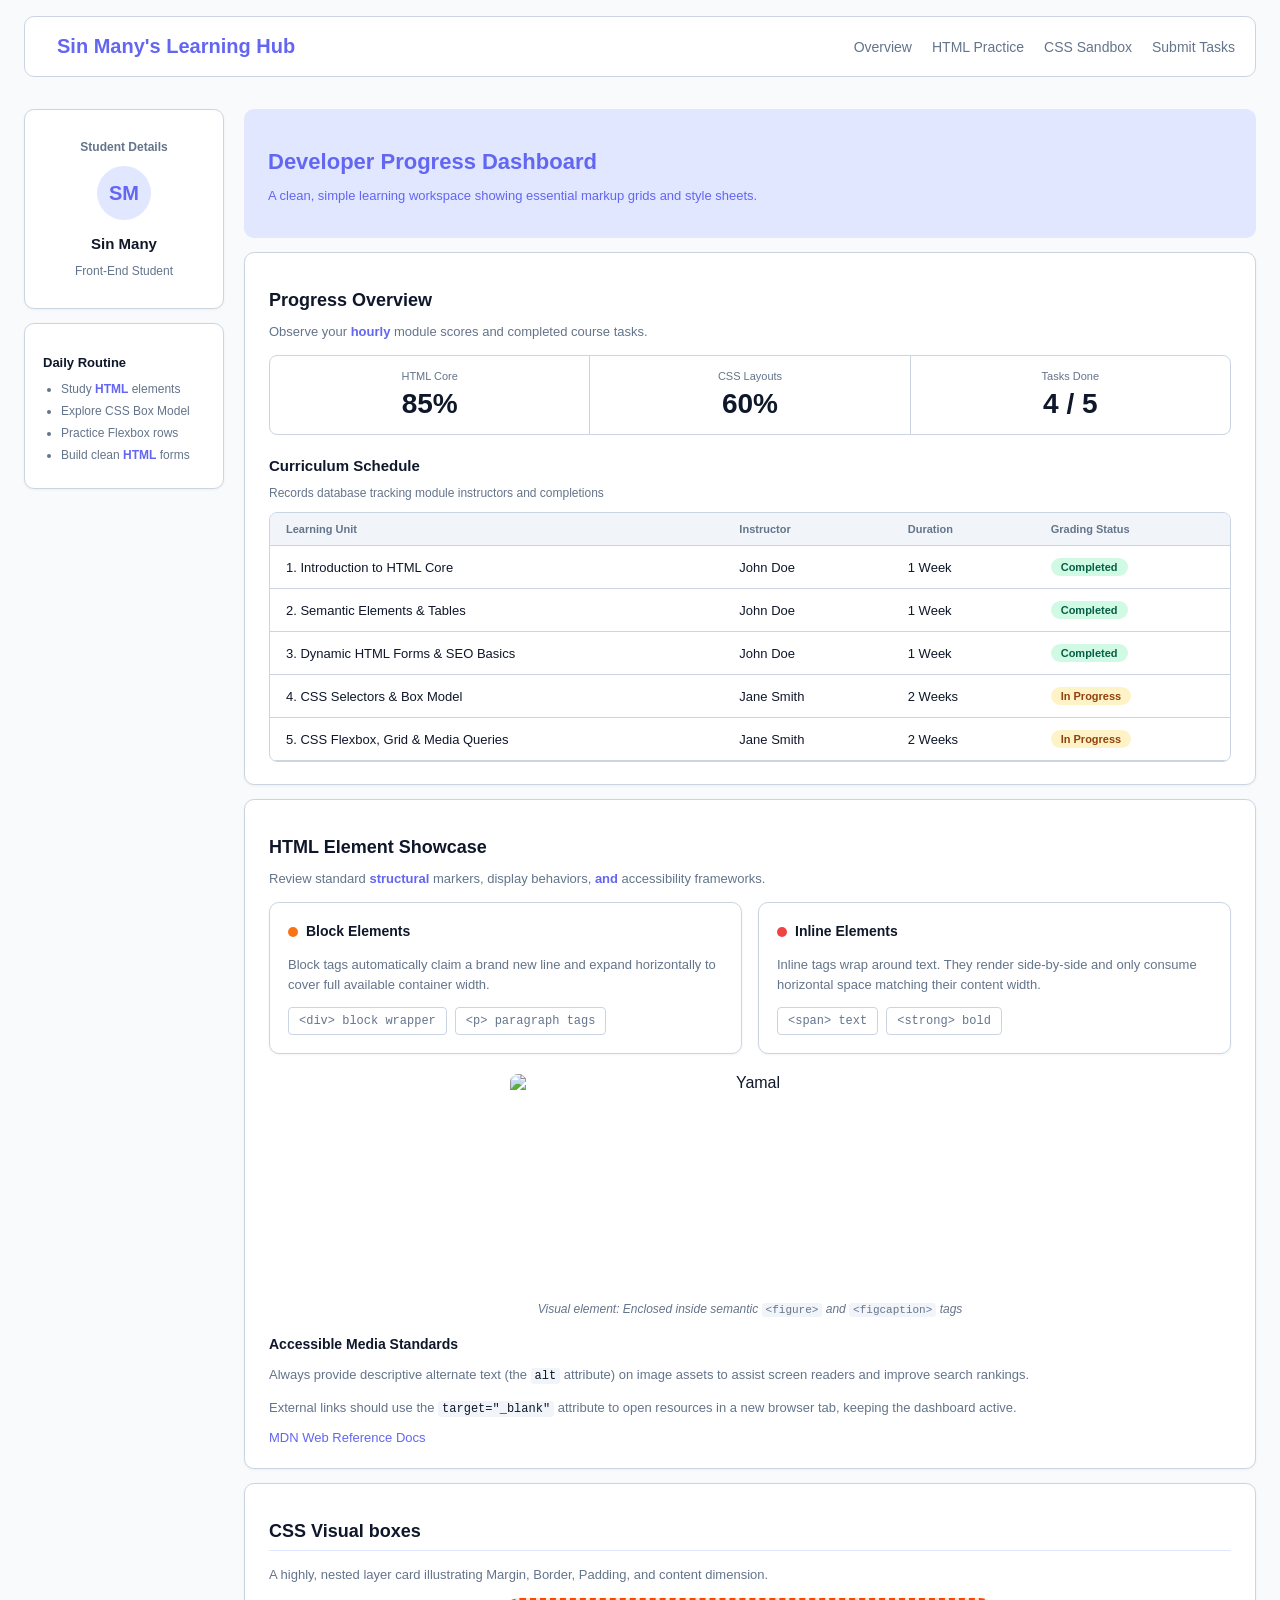
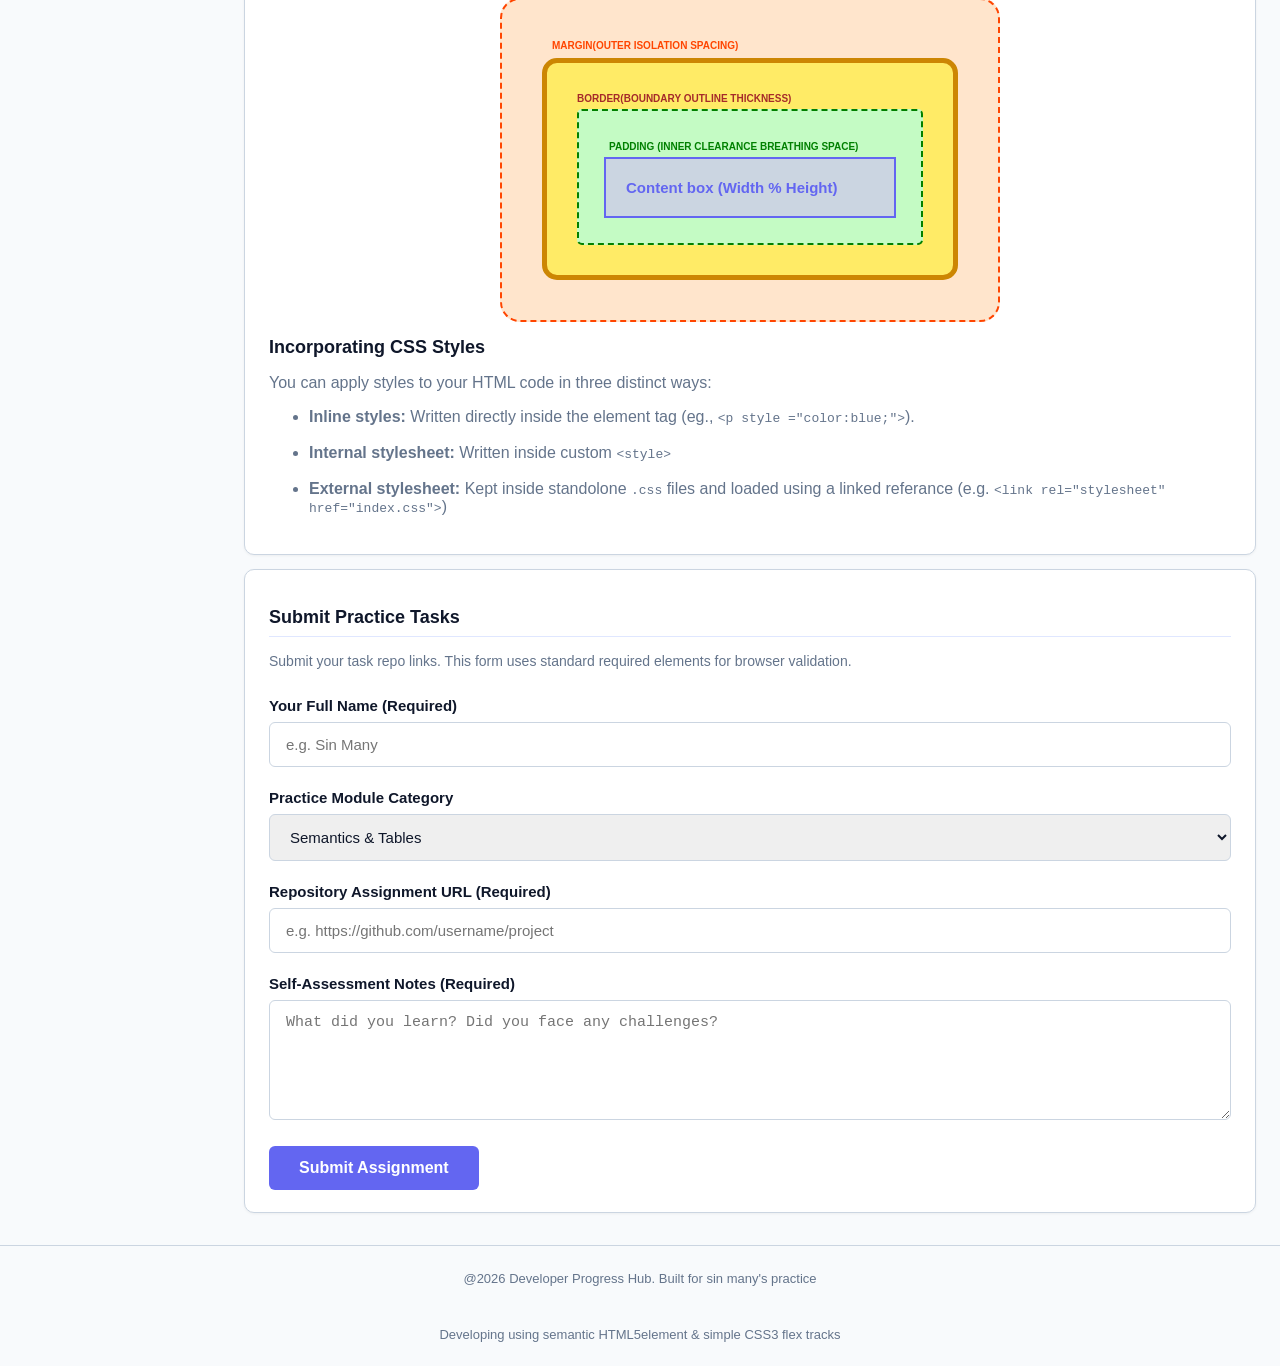
==== index.html @ 11fdac65 "update file name" ====
<!doctype html>
<html lang="en">

<head>
  <meta charset="UTF-8" />
  <meta name="viewport" content="width=device-width, initial-scale=1.0" />
  <title>Sin Many's Learning Hub</title>
  <link rel="stylesheet" href="dashboard.css">
</head>

<body>
  <!-- Header -->
  <header>
    <div class="header-content">
      <div class="brand">Sin Many's Learning Hub</div>
      <nav>
        <ul>
          <li><a href="#">Overview</a></li>
          <li><a href="#">HTML Practice</a></li>
          <li><a href="#">CSS Sandbox</a></li>
          <li><a href="#">Submit Tasks</a></li>
        </ul>
      </nav>
    </div>
  </header>

  <!-- Main Content -->
  <div class="app-container">

    <!-- Sidebar -->
    <aside class="sidebar">
      <div class="card profile">
        <p class="profile-label">Student Details</p>
        <div class="avatar">SM</div>
        <h3>Sin Many</h3>
        <p class="profile-role">Front-End Student</p>
      </div>

      <div class="card routine">
        <h3>Daily Routine</h3>
        <ul>
          <li>Study <span class="highlight">HTML</span> elements</li>
          <li>Explore CSS Box Model</li>
          <li>Practice Flexbox rows</li>
          <li>Build clean <span class="highlight">HTML</span> forms</li>
        </ul>
      </div>
    </aside>

    <!-- Main -->
    <main>

      <!-- Hero -->
      <section>
        <div class="section1">
          <h2>Developer Progress Dashboard</h2>
          <p>A clean, simple learning workspace showing essential markup grids and style sheets.</p>
        </div>
      </section>

      <!-- Progress Overview -->
      <section class="card section-card">
        <h2>Progress Overview</h2>
        <p class="section-desc">Observe your <span class="highlight">hourly</span> module scores and completed course
          tasks.</p>

        <!-- Stat Cards -->
        <div class="stat-cards">
          <div class="stat-card">
            <div class="stat-label">HTML Core</div>
            <div class="stat-value">85%</div>
          </div>
          <div class="stat-card">
            <div class="stat-label">CSS Layouts</div>
            <div class="stat-value">60%</div>
          </div>
          <div class="stat-card">
            <div class="stat-label">Tasks Done</div>
            <div class="stat-value">4 / 5</div>
          </div>
        </div>

        <!-- Curriculum Table -->
        <div class="table-block">
          <h3>Curriculum Schedule</h3>
          <p class="table-desc">Records database tracking module instructors and completions</p>
          <div class="table-wrapper">
            <table>
              <thead>
                <tr>
                  <th>Learning Unit</th>
                  <th>Instructor</th>
                  <th>Duration</th>
                  <th>Grading Status</th>
                </tr>
              </thead>
              <tbody>
                <tr>
                  <td>1. Introduction to HTML Core</td>
                  <td>John Doe</td>
                  <td>1 Week</td>
                  <td><span class="badge completed">Completed</span></td>
                </tr>
                <tr>
                  <td>2. Semantic Elements &amp; Tables</td>
                  <td>John Doe</td>
                  <td>1 Week</td>
                  <td><span class="badge completed">Completed</span></td>
                </tr>
                <tr>
                  <td>3. Dynamic HTML Forms &amp; SEO Basics</td>
                  <td>John Doe</td>
                  <td>1 Week</td>
                  <td><span class="badge completed">Completed</span></td>
                </tr>
                <tr>
                  <td>4. CSS Selectors &amp; Box Model</td>
                  <td>Jane Smith</td>
                  <td>2 Weeks</td>
                  <td><span class="badge in-progress">In Progress</span></td>
                </tr>
                <tr>
                  <td>5. CSS Flexbox, Grid &amp; Media Queries</td>
                  <td>Jane Smith</td>
                  <td>2 Weeks</td>
                  <td><span class="badge in-progress">In Progress</span></td>
                </tr>
              </tbody>
            </table>
          </div>
        </div>
      </section>

      <!-- HTML Element Showcase -->
      <section class="card section-card">
        <h2>HTML Element Showcase</h2>
        <p class="section-desc">Review standard <span class="highlight">structural</span> markers, display behaviors,
          <span class="highlight">and</span> accessibility frameworks.
        </p>

        <!-- Block & Inline Cards -->
        <div class="element-cards">
          <div class="card element-card">
            <div class="element-card-header">
              <span class="dot orange"></span>
              <strong>Block Elements</strong>
            </div>
            <p>Block tags automatically claim a brand new line and expand horizontally to cover full available container
              width.</p>
            <div class="tag-row">
              <span class="tag-btn">&lt;div&gt; block wrapper</span>
              <span class="tag-btn">&lt;p&gt; paragraph tags</span>
            </div>
          </div>

          <div class="card element-card">
            <div class="element-card-header">
              <span class="dot red"></span>
              <strong>Inline Elements</strong>
            </div>
            <p>Inline tags wrap around text. They render side-by-side and only consume horizontal space matching their
              content width.</p>
            <div class="tag-row">
              <span class="tag-btn">&lt;span&gt; text</span>
              <span class="tag-btn">&lt;strong&gt; bold</span>
            </div>
          </div>
        </div>

        <!-- Figure -->
        <figure>
          <img
            src="https://www.fcbarcelona.com/photo-resources/2025/09/09/a9ecee2c-116c-405c-8524-3127913e7a3c/10-Lamine.jpg?width=1200&height=750"
            alt="Yamal" />
          <figcaption>Visual element: Enclosed inside semantic <code>&lt;figure&gt;</code> and
            <code>&lt;figcaption&gt;</code> tags
          </figcaption>
        </figure>

        <!-- Accessible Media Standards -->
        <div class="accessible-block">
          <h3> Accessible Media Standards</h3>
          <p>Always provide descriptive alternate text (the <code>alt</code> attribute) on image assets to assist screen
            readers and improve search rankings.</p>
          <p>External links should use the <code>target="_blank"</code> attribute to open resources in a new browser
            tab, keeping the dashboard active.</p>
          <a href="https://developer.mozilla.org" target="_blank" class="mdn-link">MDN Web Reference Docs</a>
        </div>
      </section>

      <!-- Section 2 -->
      <!-- CSS Visual boxes -->
      <section class="card section-card">
        <h2>CSS Visual boxes</h2>
        <hr class="divider" />
        <p class="section-desc">A highly, nested layer card illustrating Margin, Border, Padding, and content dimension.
        </p>
        <div class="margin-box">
          <div class="margin-text">MARGIN(OUTER ISOLATION SPACING)</div>
          <div class="border-box">
            <div class="border-text"> BORDER(BOUNDARY OUTLINE THICKNESS)</div>
            <div class="padding-box">
              <div class="padding-text">PADDING (INNER CLEARANCE BREATHING SPACE)</div>
              <div class="content-box">
                <div class="content-text">Content box (Width % Height)</div>

              </div>
            </div>
          </div>
        </div>
        <h2>Incorporating CSS Styles</h2>
        <p class="label"> You can apply styles to your HTML code in three distinct ways:</p>

        <ul>
          <li class="text">
            <b>Inline styles:</b> Written directly inside the element tag (eg.,
            <code>&lt;p style ="color:blue;"&gt;</code>).
          </li>
          <br />
          <li class="text">
            <b>Internal stylesheet:</b> Written inside custom <code>&lt;style&gt;</code>
          </li>
          <br />
          <li class="text">
            <b>External stylesheet:</b> Kept inside standolone <code>.css</code> files and loaded using a linked
            referance (e.g. <code>&lt;link rel="stylesheet" href="index.css"&gt;</code>)
          </li>
        </ul>

      </section>
      <!-- Section 3 -->

      <section>
        <div class="card section-card">
          <h2>Submit Practice Tasks</h2>
          <hr class="divider" />
          <p class="description">Submit your task repo links. This form uses standard required elements for browser
            validation.</p>
          <form>
            <div class="form-group">
              <label for="fullName">Your Full Name (Required)</label>
              <input type="text" id="fullName" name="fullName" required placeholder="e.g. Sin Many">
            </div>

            <div class="form-group">
              <label for="module">Practice Module Category</label>
              <select id="module" name="module">
                <option value="module1"> HTML Basics</option>
                <option value="module2" selected> Semantics &amp; Tables</option>
                <option value="module3">Forms</option>
              </select>
            </div>

            <div class="form-group">
              <label for="repoUrl">Repository Assignment URL (Required)</label>
              <input type="url" id="repoUrl" name="repoUrl" required
                placeholder="e.g. https://github.com/username/project">
            </div>

            <div class="form-group">
              <label for="selfAssessment">Self-Assessment Notes (Required)</label>
              <textarea id="selfAssessment" name="selfAssessment" required
                placeholder="What did you learn? Did you face any challenges?"></textarea>
            </div>

            <button type="submit" class="submit-btn">Submit Assignment</button>
          </form>
        </div>
      </section>



    </main>
  </div>

  <!-- Footer -->
  <footer class="footer">
    <div class="footer-text">
      <p>@2026 Developer Progress Hub. Built for sin many's practice</p>
      <br />
      <p> Developing using semantic HTML5element & simple CSS3 flex tracks</p>
    </div>
  </footer>
</body>

</html>
---- dashboard.css ----
:root {
  --font-sans: "Inter", sans-serif;

  --bg-page: #f8fafc;
  --border-color: #cbd5e1;

  --primary: #6366f1;
  --primary-light: #e0e7ff;

  --text-main: #0f172a;
  --text-muted: #64748b;

  --white: #ffffff;
  --table-header: #f1f5f9;
  --bg-badge-completed: #d1fae5;
  --bg-badge-in-progress: #fef3c7;
}

* {
  box-sizing: border-box;
}

body {
  margin: 0;
  padding: 0;
  background-color: var(--bg-page);
  font-family: var(--font-sans), sans-serif;
  color: var(--text-main);
}

/* Header */
header {
  padding: 16px 24px;
}

.header-content {
  display: flex;
  justify-content: space-between;
  align-items: center;
  background-color: var(--white);
  padding: 10px 20px;
  border: 1px solid var(--border-color);
  border-radius: 10px;
}

.brand {
  font-weight: 700;
  font-size: 20px;
  color: var(--primary);
  padding: 8px 12px;
}

.header-content nav ul {
  display: flex;
  gap: 20px;
  list-style: none;
  margin: 0;
  padding: 0;
}

.header-content nav ul li a {
  text-decoration: none;
  color: var(--text-muted);
  font-size: 14px;
}

.header-content nav ul li a:hover {
  color: var(--primary);
}

/* App Layout */
.app-container {
  display: flex;
  gap: 20px;
  padding: 0 24px 32px;
}

/* Sidebar */
.sidebar {
  width: 200px;
  display: flex;
  flex-direction: column;
  gap: 14px;
  padding-top: 16px;
}

/* Card */
.card {
  background-color: var(--white);
  padding: 18px;
  border-radius: 10px;
  border: 1px solid var(--border-color);
  box-shadow: 0 1px 3px rgba(0, 0, 0, 0.05);
}

/* Profile Card */
.profile {
  text-align: center;
}

.profile-label {
  font-size: 12px;
  font-weight: 600;
  color: var(--text-muted);
  margin-bottom: 4px;
}

.avatar {
  width: 54px;
  height: 54px;
  border-radius: 50%;
  background-color: var(--primary-light);
  color: var(--primary);
  display: flex;
  align-items: center;
  justify-content: center;
  font-weight: 700;
  font-size: 20px;
  margin: 12px auto;
}

.profile h3 {
  font-size: 15px;
  font-weight: 700;
  color: var(--text-main);
  margin-bottom: 4px;
}

.profile-role {
  font-size: 12px;
  color: var(--text-muted);
}

/* Routine Card */
.routine h3 {
  font-size: 13px;
  font-weight: 700;
  color: var(--text-main);
  margin-bottom: 12px;
}

.routine ul {
  padding-left: 18px;
  margin: 0;
}

.routine li {
  font-size: 12px;
  color: var(--text-muted);
  margin-bottom: 8px;
}

.highlight {
  color: var(--primary);
  font-weight: 600;
}

/* Main Content */
main {
  flex: 1;
  display: flex;
  flex-direction: column;
  gap: 14px;
  padding-top: 16px;
}

/* Hero Section */
.section1 {
  padding: 22px 24px;
  background-color: var(--primary-light);
  border-radius: 10px;
}

.section1 h2 {
  font-size: 22px;
  font-weight: 700;
  color: var(--primary);
  margin-bottom: 6px;
}

.section1 p {
  font-size: 13px;
  color: var(--primary);
}

/* Section Cards */
.section-card {
  padding: 22px 24px;
}

.section-card h2 {
  font-size: 18px;
  font-weight: 700;
  color: var(--text-main);
  margin-bottom: 4px;
}

.section-desc {
  font-size: 13px;
  color: var(--text-muted);
  margin-bottom: 16px;
}

/* Stat Cards */
.stat-cards {
  display: flex;
  border: 1px solid var(--border-color);
  border-radius: 8px;
  overflow: hidden;
  margin-bottom: 22px;
}

.stat-card {
  flex: 1;
  padding: 14px 16px;
  border-right: 1px solid var(--border-color);
  text-align: center;
}

.stat-card:last-child {
  border-right: none;
}

.stat-label {
  font-size: 11px;
  color: var(--text-muted);
  margin-bottom: 6px;
}

.stat-value {
  font-size: 28px;
  font-weight: 700;
  color: var(--text-main);
}

/* Curriculum Table */
.table-block h3 {
  font-size: 15px;
  font-weight: 600;
  color: var(--text-main);
  margin-bottom: 4px;
}

.table-desc {
  font-size: 12px;
  color: var(--text-muted);
  margin-bottom: 12px;
}

.table-wrapper {
  border: 1px solid var(--border-color);
  border-radius: 8px;
  overflow: hidden;
}

table {
  width: 100%;
  border-collapse: collapse;
  font-size: 13px;
}

thead {
  background-color: var(--table-header);
}

th {
  padding: 10px 16px;
  text-align: left;
  font-size: 11px;
  color: var(--text-muted);
  font-weight: 600;
  border-bottom: 1px solid var(--border-color);
}

td {
  padding: 12px 16px;
  border-bottom: 1px solid var(--border-color);
  color: var(--text-main);
}

.badge {
  display: inline-block;
  padding: 3px 10px;
  border-radius: 20px;
  font-size: 11px;
  font-weight: 600;
}

.badge.completed {
  background-color: var(--bg-badge-completed);
  color: #065f46;
}

.badge.in-progress {
  background-color: var(--bg-badge-in-progress);
  color: #92400e;
}

/* Element Showcase */
.element-cards {
  display: flex;
  gap: 16px;
  margin-bottom: 20px;
}

.element-card {
  flex: 1;
  font-size: 13px;
  color: var(--text-muted);
  line-height: 1.5;
}

.element-card-header {
  display: flex;
  align-items: center;
  gap: 8px;
  margin-bottom: 10px;
}

.element-card-header strong {
  font-size: 14px;
  color: var(--text-main);
}

.dot {
  width: 10px;
  height: 10px;
  border-radius: 50%;
}

.dot.orange {
  background-color: #f97316;
}

.dot.red {
  background-color: #ef4444;
}

.tag-row {
  display: flex;
  flex-wrap: wrap;
  gap: 8px;
  margin-top: 12px;
}

.tag-btn {
  border: 1px solid var(--border-color);
  border-radius: 4px;
  padding: 4px 10px;
  font-size: 12px;
  color: var(--text-muted);
  background-color: var(--white);
  font-family: monospace;
}

/* Figure */
figure {
  text-align: center;
  margin-bottom: 20px;
}

figure img {
  width: 100%;
  max-width: 480px;
  height: 220px;
  object-fit: cover;
  border-radius: 8px;
  display: block;
  margin: 0 auto;
}

figcaption {
  font-size: 12px;
  color: var(--text-muted);
  font-style: italic;
  margin-top: 8px;
}

figcaption code {
  background-color: var(--table-header);
  padding: 1px 4px;
  border-radius: 3px;
  font-style: normal;
  font-size: 11px;
}

/* Accessible Media Standards */
.accessible-block h3 {
  font-size: 14px;
  font-weight: 600;
  color: var(--text-main);
  margin-bottom: 10px;
}

.accessible-block p {
  font-size: 13px;
  color: var(--text-muted);
  line-height: 1.5;
  margin-bottom: 8px;
}

.accessible-block code {
  background-color: var(--table-header);
  padding: 1px 4px;
  border-radius: 3px;
  font-size: 12px;
  color: var(--text-main);
}

.mdn-link {
  display: inline-block;
  margin-top: 4px;
  color: var(--primary);
  text-decoration: none;
  font-size: 13px;
  font-weight: 500;
}

.mdn-link:hover {
  text-decoration: underline;
}

/* CSS VISUAL BOXES */
.margin-box {
  background-color: #ffe5cc;
  border: 2px dashed orangered;
  padding: 40px;
  width: 500px;
  margin: auto;
  font-weight: bold;
  border-radius: 20px;
}

.margin-text {
  color: orangered;
  font-weight: bold;
  font-size: 10px;
  margin-bottom: 7px;
  margin-left: 10px;
}

.border-box {
  background-color: #ffeb66;
  border: 8px solid rgb(204, 134, 3);
  border-width: 5px;
  padding: 30px;
  border-radius: 15px;
}

.border-text {
  font-size: 10px;
  font-weight: bold;
  color: Brown;
  margin-bottom: 5px;

}

.padding-box {
  background-color: rgb(196, 251, 196);
  border: 2px dashed green;
  border-radius: 5px;
  padding: 25px;


}

.padding-text {
  color: green;
  font-weight: bold;
  font-size: 10px;
  margin-top: 5px;
  margin-left: 5px;
}

.content-box {
  background-color: var(--border-color);
  border: 2px solid var(--primary);
  padding: 20px;
  margin-top: 5px;


}

.content-text {
  font-size: 15px;
  color: var(--primary);
}

.text {
  color: var(--text-muted)
}

.label {
  color: var(--text-muted)
}

/* CSS Form */

.divider {
  border: 0;
  border-top: 1px solid var(--primary-light);
  margin-bottom: 16px;
}

.description {
  color: var(--text-muted);
  font-size: 14px;
  margin-bottom: 28px;
}

.form-group {
  margin-bottom: 22px;
}

label {
  display: block;
  margin-bottom: 8px;
  font-weight: 700;
  font-size: 15px;
  color: var(--text-main);
}

input,
select,
textarea {
  width: 100%;
  padding: 13px 16px;
  border: 1px solid var(--border-color);
  border-radius: 6px;
  font-size: 15px;
  color: var(--text-main);
  outline: none;
  transition: border-color 0.2s;
}



textarea {
  resize: vertical;
  min-height: 120px;
}



.submit-btn {
  padding: 13px 30px;
  background-color: var(--primary);
  color: white;
  border: none;
  border-radius: 6px;
  font-size: 16px;
  font-weight: 600;
  cursor: pointer;
  transition: background-color 0.3s;
}

.submit-btn:hover {
  background-color: var(--primary-hover);
}

/* FOOTER */
.footer {
  padding: 12px 24px;
  background-color: var(--bg-cards);
  border-top: 1px solid var(--border-color);
  font-size: 13px;
  color: var(--text-muted);
  text-align: center;
}

.footer p {
  align-items: center;

}
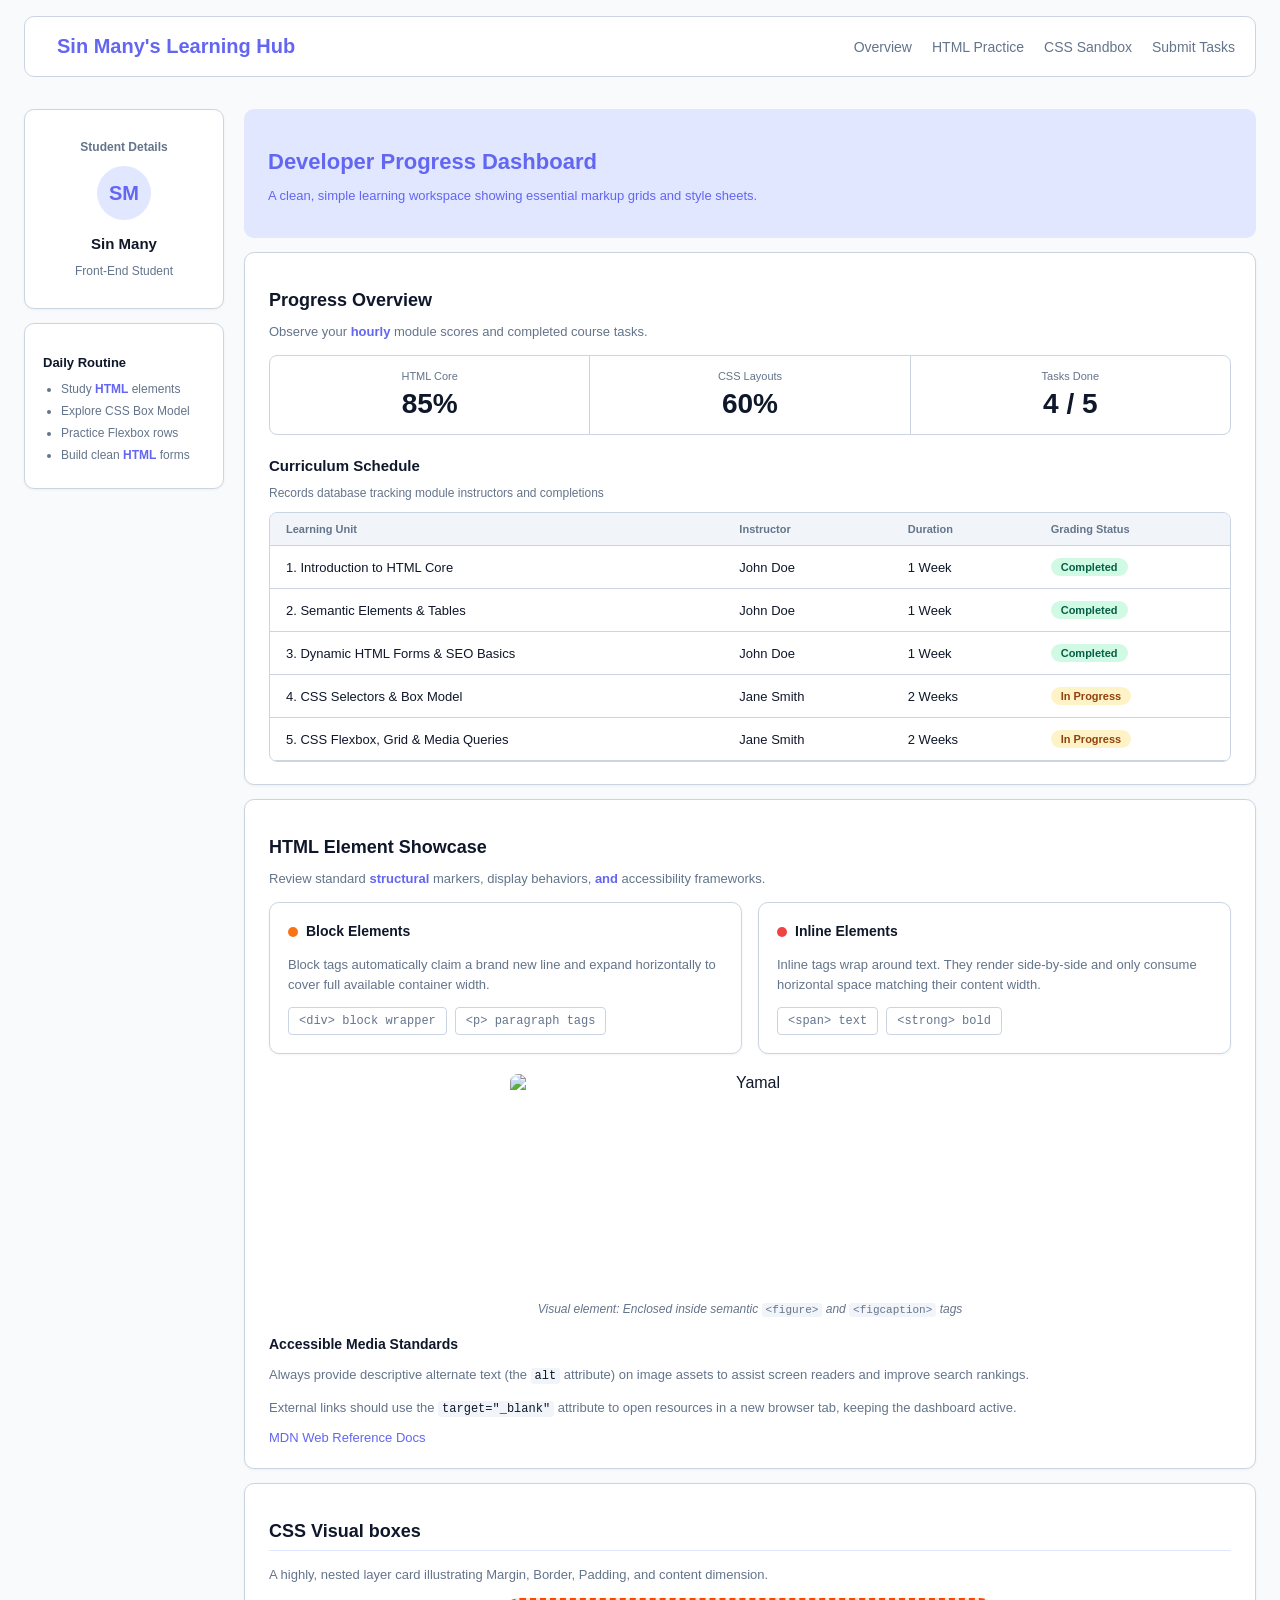
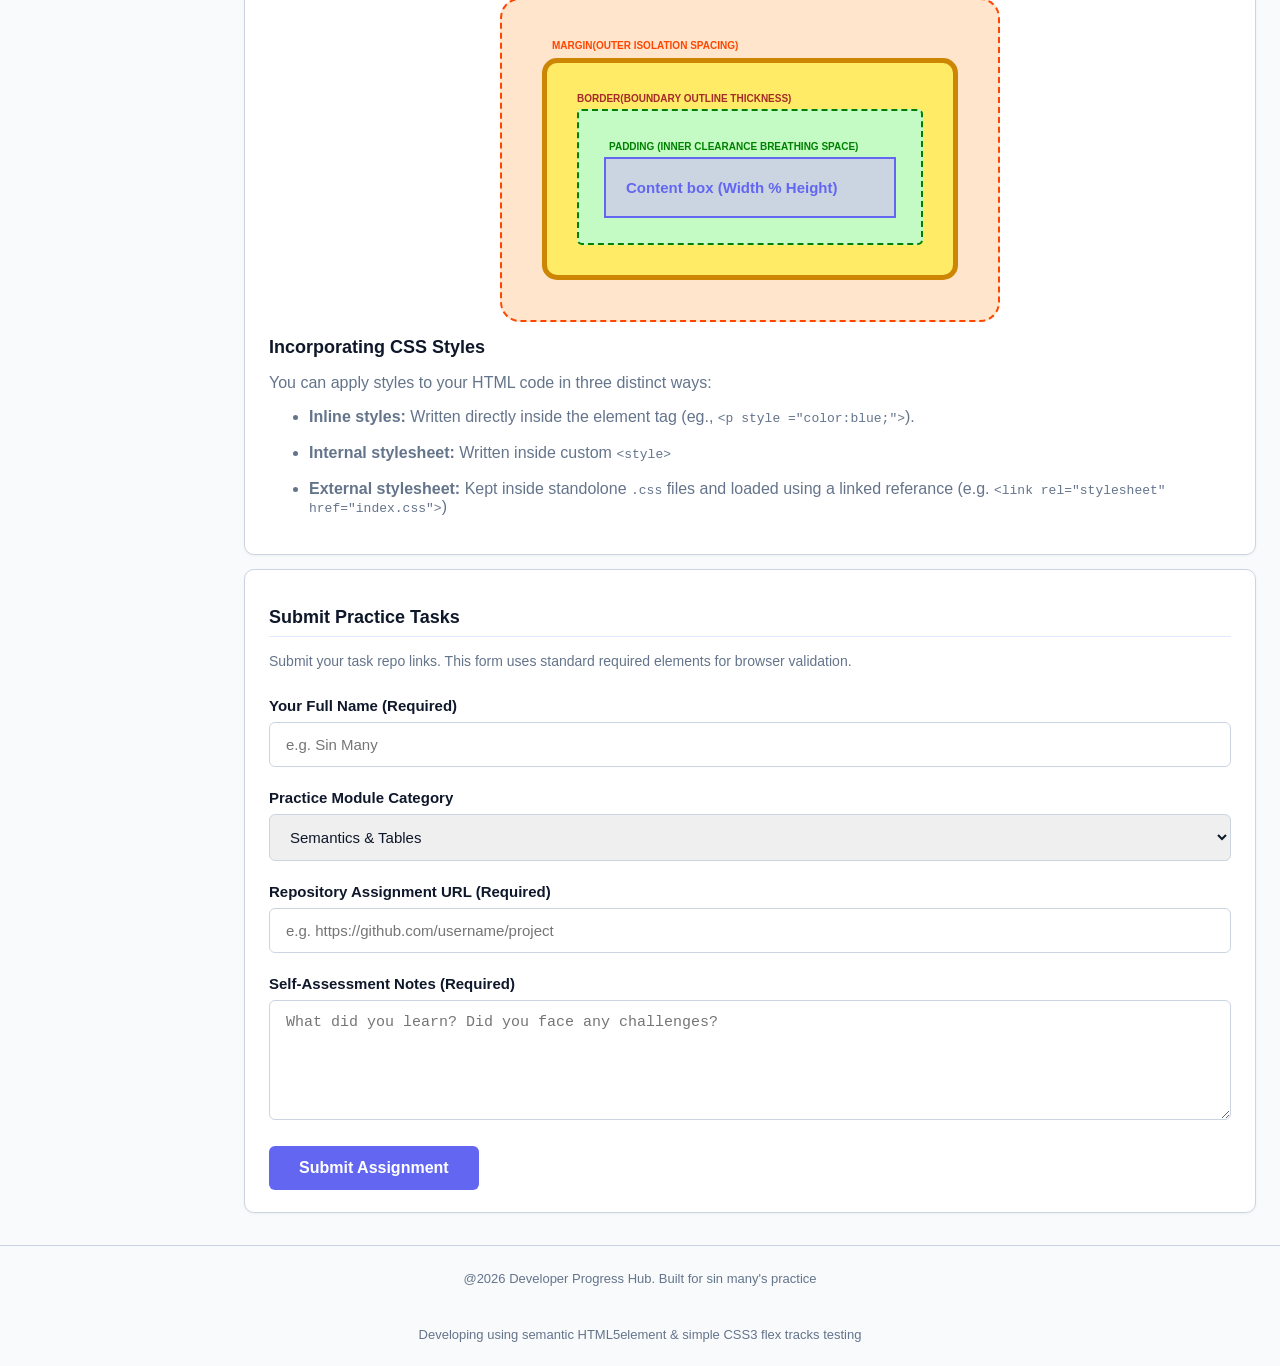
==== commit 26b1a9de: "testing" ====
--- a/index.html
+++ b/index.html
@@ -278,7 +278,7 @@
     <div class="footer-text">
       <p>@2026 Developer Progress Hub. Built for sin many's practice</p>
       <br />
-      <p> Developing using semantic HTML5element & simple CSS3 flex tracks</p>
+      <p> Developing using semantic HTML5element & simple CSS3 flex tracks testing</p>
     </div>
   </footer>
 </body>
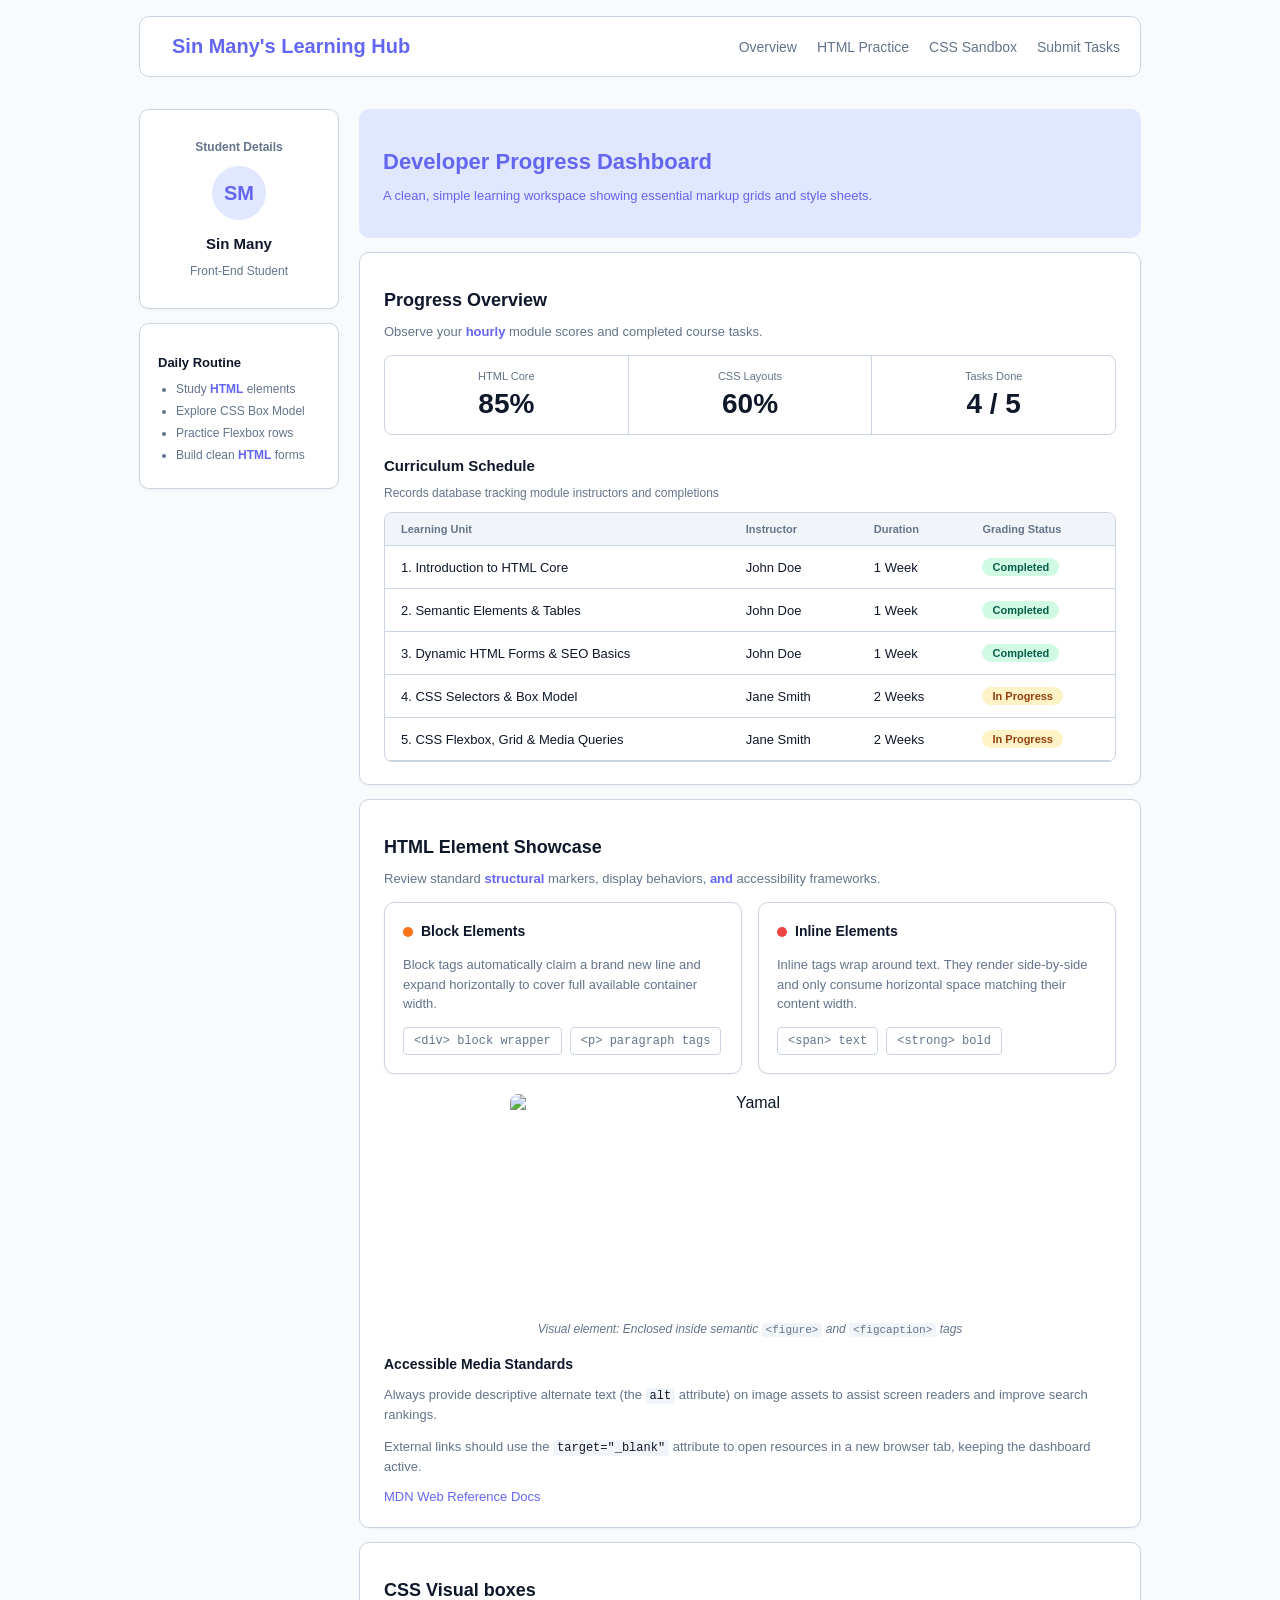
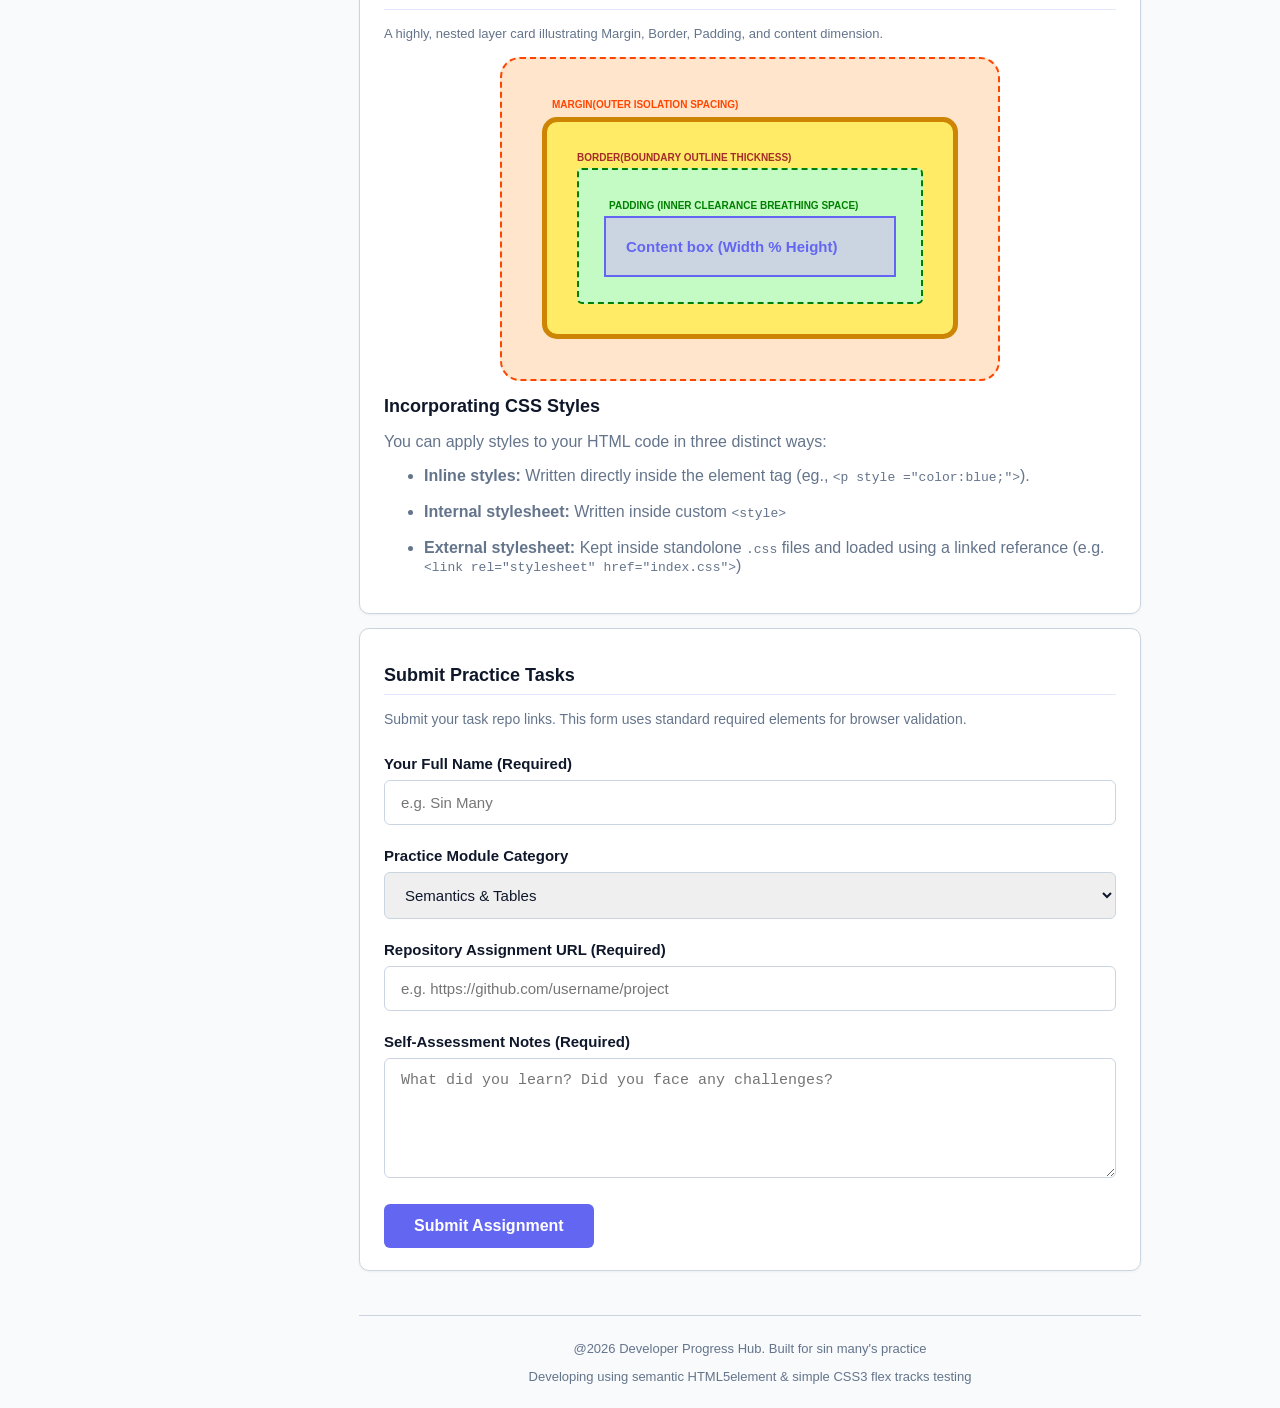
==== commit 068275f9: "update footer" ====
--- a/index.html
+++ b/index.html
@@ -5,10 +5,11 @@
   <meta charset="UTF-8" />
   <meta name="viewport" content="width=device-width, initial-scale=1.0" />
   <title>Sin Many's Learning Hub</title>
-  <link rel="stylesheet" href="dashboard.css">
+  <link rel="stylesheet" href="index.css">
 </head>
 
 <body>
+
   <!-- Header -->
   <header>
     <div class="header-content">
@@ -277,7 +278,6 @@
   <footer class="footer">
     <div class="footer-text">
       <p>@2026 Developer Progress Hub. Built for sin many's practice</p>
-      <br />
       <p> Developing using semantic HTML5element & simple CSS3 flex tracks testing</p>
     </div>
   </footer>
--- a/index.css
+++ b/index.css
@@ -0,0 +1,580 @@
+:root {
+  --font-sans: "Inter", sans-serif;
+
+  --bg-page: #f8fafc;
+  --border-color: #cbd5e1;
+
+  --primary: #6366f1;
+  --primary-light: #e0e7ff;
+
+  --text-main: #0f172a;
+  --text-muted: #64748b;
+
+  --white: #ffffff;
+  --table-header: #f1f5f9;
+  --bg-badge-completed: #d1fae5;
+  --bg-badge-in-progress: #fef3c7;
+}
+
+* {
+  box-sizing: border-box;
+}
+
+body {
+  margin: 0 auto;
+  padding: 0;
+  background-color: var(--bg-page);
+  font-family: var(--font-sans), sans-serif;
+  color: var(--text-main);
+  max-width: 1050px;
+}
+
+/* Header */
+header {
+  padding: 16px 24px;
+}
+
+.header-content {
+  display: flex;
+  justify-content: space-between;
+  align-items: center;
+  background-color: var(--white);
+  padding: 10px 20px;
+  border: 1px solid var(--border-color);
+  border-radius: 10px;
+}
+
+.brand {
+  font-weight: 700;
+  font-size: 20px;
+  color: var(--primary);
+  padding: 8px 12px;
+}
+
+.header-content nav ul {
+  display: flex;
+  gap: 20px;
+  list-style: none;
+  margin: 0;
+  padding: 0;
+}
+
+.header-content nav ul li a {
+  text-decoration: none;
+  color: var(--text-muted);
+  font-size: 14px;
+}
+
+.header-content nav ul li a:hover {
+  color: var(--primary);
+}
+
+/* App Layout */
+.app-container {
+  display: flex;
+  gap: 20px;
+  padding: 0 24px 32px;
+}
+
+/* Sidebar */
+.sidebar {
+  width: 200px;
+  display: flex;
+  flex-direction: column;
+  gap: 14px;
+  padding-top: 16px;
+}
+
+/* Card */
+.card {
+  background-color: var(--white);
+  padding: 18px;
+  border-radius: 10px;
+  border: 1px solid var(--border-color);
+  box-shadow: 0 1px 3px rgba(0, 0, 0, 0.05);
+}
+
+/* Profile Card */
+.profile {
+  text-align: center;
+}
+
+.profile-label {
+  font-size: 12px;
+  font-weight: 600;
+  color: var(--text-muted);
+  margin-bottom: 4px;
+}
+
+.avatar {
+  width: 54px;
+  height: 54px;
+  border-radius: 50%;
+  background-color: var(--primary-light);
+  color: var(--primary);
+  display: flex;
+  align-items: center;
+  justify-content: center;
+  font-weight: 700;
+  font-size: 20px;
+  margin: 12px auto;
+}
+
+.profile h3 {
+  font-size: 15px;
+  font-weight: 700;
+  color: var(--text-main);
+  margin-bottom: 4px;
+}
+
+.profile-role {
+  font-size: 12px;
+  color: var(--text-muted);
+}
+
+/* Routine Card */
+.routine h3 {
+  font-size: 13px;
+  font-weight: 700;
+  color: var(--text-main);
+  margin-bottom: 12px;
+}
+
+.routine ul {
+  padding-left: 18px;
+  margin: 0;
+}
+
+.routine li {
+  font-size: 12px;
+  color: var(--text-muted);
+  margin-bottom: 8px;
+}
+
+.highlight {
+  color: var(--primary);
+  font-weight: 600;
+}
+
+/* Main Content */
+main {
+  flex: 1;
+  display: flex;
+  flex-direction: column;
+  gap: 14px;
+  padding-top: 16px;
+}
+
+/* Hero Section */
+.section1 {
+  padding: 22px 24px;
+  background-color: var(--primary-light);
+  border-radius: 10px;
+}
+
+.section1 h2 {
+  font-size: 22px;
+  font-weight: 700;
+  color: var(--primary);
+  margin-bottom: 6px;
+}
+
+.section1 p {
+  font-size: 13px;
+  color: var(--primary);
+}
+
+/* Section Cards */
+.section-card {
+  padding: 22px 24px;
+}
+
+.section-card h2 {
+  font-size: 18px;
+  font-weight: 700;
+  color: var(--text-main);
+  margin-bottom: 4px;
+}
+
+.section-desc {
+  font-size: 13px;
+  color: var(--text-muted);
+  margin-bottom: 16px;
+}
+
+/* Stat Cards */
+.stat-cards {
+  display: flex;
+  border: 1px solid var(--border-color);
+  border-radius: 8px;
+  overflow: hidden;
+  margin-bottom: 22px;
+}
+
+.stat-card {
+  flex: 1;
+  padding: 14px 16px;
+  border-right: 1px solid var(--border-color);
+  text-align: center;
+}
+
+.stat-card:last-child {
+  border-right: none;
+}
+
+.stat-label {
+  font-size: 11px;
+  color: var(--text-muted);
+  margin-bottom: 6px;
+}
+
+.stat-value {
+  font-size: 28px;
+  font-weight: 700;
+  color: var(--text-main);
+}
+
+/* Curriculum Table */
+.table-block h3 {
+  font-size: 15px;
+  font-weight: 600;
+  color: var(--text-main);
+  margin-bottom: 4px;
+}
+
+.table-desc {
+  font-size: 12px;
+  color: var(--text-muted);
+  margin-bottom: 12px;
+}
+
+.table-wrapper {
+  border: 1px solid var(--border-color);
+  border-radius: 8px;
+  overflow: hidden;
+}
+
+table {
+  width: 100%;
+  border-collapse: collapse;
+  font-size: 13px;
+}
+
+thead {
+  background-color: var(--table-header);
+}
+
+th {
+  padding: 10px 16px;
+  text-align: left;
+  font-size: 11px;
+  color: var(--text-muted);
+  font-weight: 600;
+  border-bottom: 1px solid var(--border-color);
+}
+
+td {
+  padding: 12px 16px;
+  border-bottom: 1px solid var(--border-color);
+  color: var(--text-main);
+}
+
+.badge {
+  display: inline-block;
+  padding: 3px 10px;
+  border-radius: 20px;
+  font-size: 11px;
+  font-weight: 600;
+}
+
+.badge.completed {
+  background-color: var(--bg-badge-completed);
+  color: #065f46;
+}
+
+.badge.in-progress {
+  background-color: var(--bg-badge-in-progress);
+  color: #92400e;
+}
+
+/* Element Showcase */
+.element-cards {
+  display: flex;
+  gap: 16px;
+  margin-bottom: 20px;
+}
+
+.element-card {
+  flex: 1;
+  font-size: 13px;
+  color: var(--text-muted);
+  line-height: 1.5;
+}
+
+.element-card-header {
+  display: flex;
+  align-items: center;
+  gap: 8px;
+  margin-bottom: 10px;
+}
+
+.element-card-header strong {
+  font-size: 14px;
+  color: var(--text-main);
+}
+
+.dot {
+  width: 10px;
+  height: 10px;
+  border-radius: 50%;
+}
+
+.dot.orange {
+  background-color: #f97316;
+}
+
+.dot.red {
+  background-color: #ef4444;
+}
+
+.tag-row {
+  display: flex;
+  flex-wrap: wrap;
+  gap: 8px;
+  margin-top: 12px;
+}
+
+.tag-btn {
+  border: 1px solid var(--border-color);
+  border-radius: 4px;
+  padding: 4px 10px;
+  font-size: 12px;
+  color: var(--text-muted);
+  background-color: var(--white);
+  font-family: monospace;
+}
+
+/* Figure */
+figure {
+  text-align: center;
+  margin-bottom: 20px;
+}
+
+figure img {
+  width: 100%;
+  max-width: 480px;
+  height: 220px;
+  object-fit: cover;
+  border-radius: 8px;
+  display: block;
+  margin: 0 auto;
+}
+
+figcaption {
+  font-size: 12px;
+  color: var(--text-muted);
+  font-style: italic;
+  margin-top: 8px;
+}
+
+figcaption code {
+  background-color: var(--table-header);
+  padding: 1px 4px;
+  border-radius: 3px;
+  font-style: normal;
+  font-size: 11px;
+}
+
+/* Accessible Media Standards */
+.accessible-block h3 {
+  font-size: 14px;
+  font-weight: 600;
+  color: var(--text-main);
+  margin-bottom: 10px;
+}
+
+.accessible-block p {
+  font-size: 13px;
+  color: var(--text-muted);
+  line-height: 1.5;
+  margin-bottom: 8px;
+}
+
+.accessible-block code {
+  background-color: var(--table-header);
+  padding: 1px 4px;
+  border-radius: 3px;
+  font-size: 12px;
+  color: var(--text-main);
+}
+
+.mdn-link {
+  display: inline-block;
+  margin-top: 4px;
+  color: var(--primary);
+  text-decoration: none;
+  font-size: 13px;
+  font-weight: 500;
+}
+
+.mdn-link:hover {
+  text-decoration: underline;
+}
+
+/* CSS VISUAL BOXES */
+.margin-box {
+  background-color: #ffe5cc;
+  border: 2px dashed orangered;
+  padding: 40px;
+  width: 500px;
+  margin: auto;
+  font-weight: bold;
+  border-radius: 20px;
+}
+
+.margin-text {
+  color: orangered;
+  font-weight: bold;
+  font-size: 10px;
+  margin-bottom: 7px;
+  margin-left: 10px;
+}
+
+.border-box {
+  background-color: #ffeb66;
+  border: 8px solid rgb(204, 134, 3);
+  border-width: 5px;
+  padding: 30px;
+  border-radius: 15px;
+}
+
+.border-text {
+  font-size: 10px;
+  font-weight: bold;
+  color: Brown;
+  margin-bottom: 5px;
+
+}
+
+.padding-box {
+  background-color: rgb(196, 251, 196);
+  border: 2px dashed green;
+  border-radius: 5px;
+  padding: 25px;
+
+
+}
+
+.padding-text {
+  color: green;
+  font-weight: bold;
+  font-size: 10px;
+  margin-top: 5px;
+  margin-left: 5px;
+}
+
+.content-box {
+  background-color: var(--border-color);
+  border: 2px solid var(--primary);
+  padding: 20px;
+  margin-top: 5px;
+
+
+}
+
+.content-text {
+  font-size: 15px;
+  color: var(--primary);
+}
+
+.text {
+  color: var(--text-muted)
+}
+
+.label {
+  color: var(--text-muted)
+}
+
+/* CSS Form */
+
+.divider {
+  border: 0;
+  border-top: 1px solid var(--primary-light);
+  margin-bottom: 16px;
+}
+
+.description {
+  color: var(--text-muted);
+  font-size: 14px;
+  margin-bottom: 28px;
+}
+
+.form-group {
+  margin-bottom: 22px;
+}
+
+label {
+  display: block;
+  margin-bottom: 8px;
+  font-weight: 700;
+  font-size: 15px;
+  color: var(--text-main);
+}
+
+input,
+select,
+textarea {
+  width: 100%;
+  padding: 13px 16px;
+  border: 1px solid var(--border-color);
+  border-radius: 6px;
+  font-size: 15px;
+  color: var(--text-main);
+  outline: none;
+  transition: border-color 0.2s;
+}
+
+
+
+textarea {
+  resize: vertical;
+  min-height: 120px;
+}
+
+
+
+.submit-btn {
+  padding: 13px 30px;
+  background-color: var(--primary);
+  color: white;
+  border: none;
+  border-radius: 6px;
+  font-size: 16px;
+  font-weight: 600;
+  cursor: pointer;
+  transition: background-color 0.3s;
+}
+
+.submit-btn:hover {
+  background-color: var(--primary-hover);
+}
+
+/* FOOTER */
+.footer {
+  padding: 12px 24px;
+  background-color: var(--bg-cards);
+  font-size: 13px;
+  color: var(--text-muted);
+  text-align: center;
+}
+
+.footer-text {
+  border-top: 1px solid var(--border-color);
+  padding-top: 12px;
+  margin-left: 220px;
+}
+
+.footer p {
+  align-items: center;
+
+}
